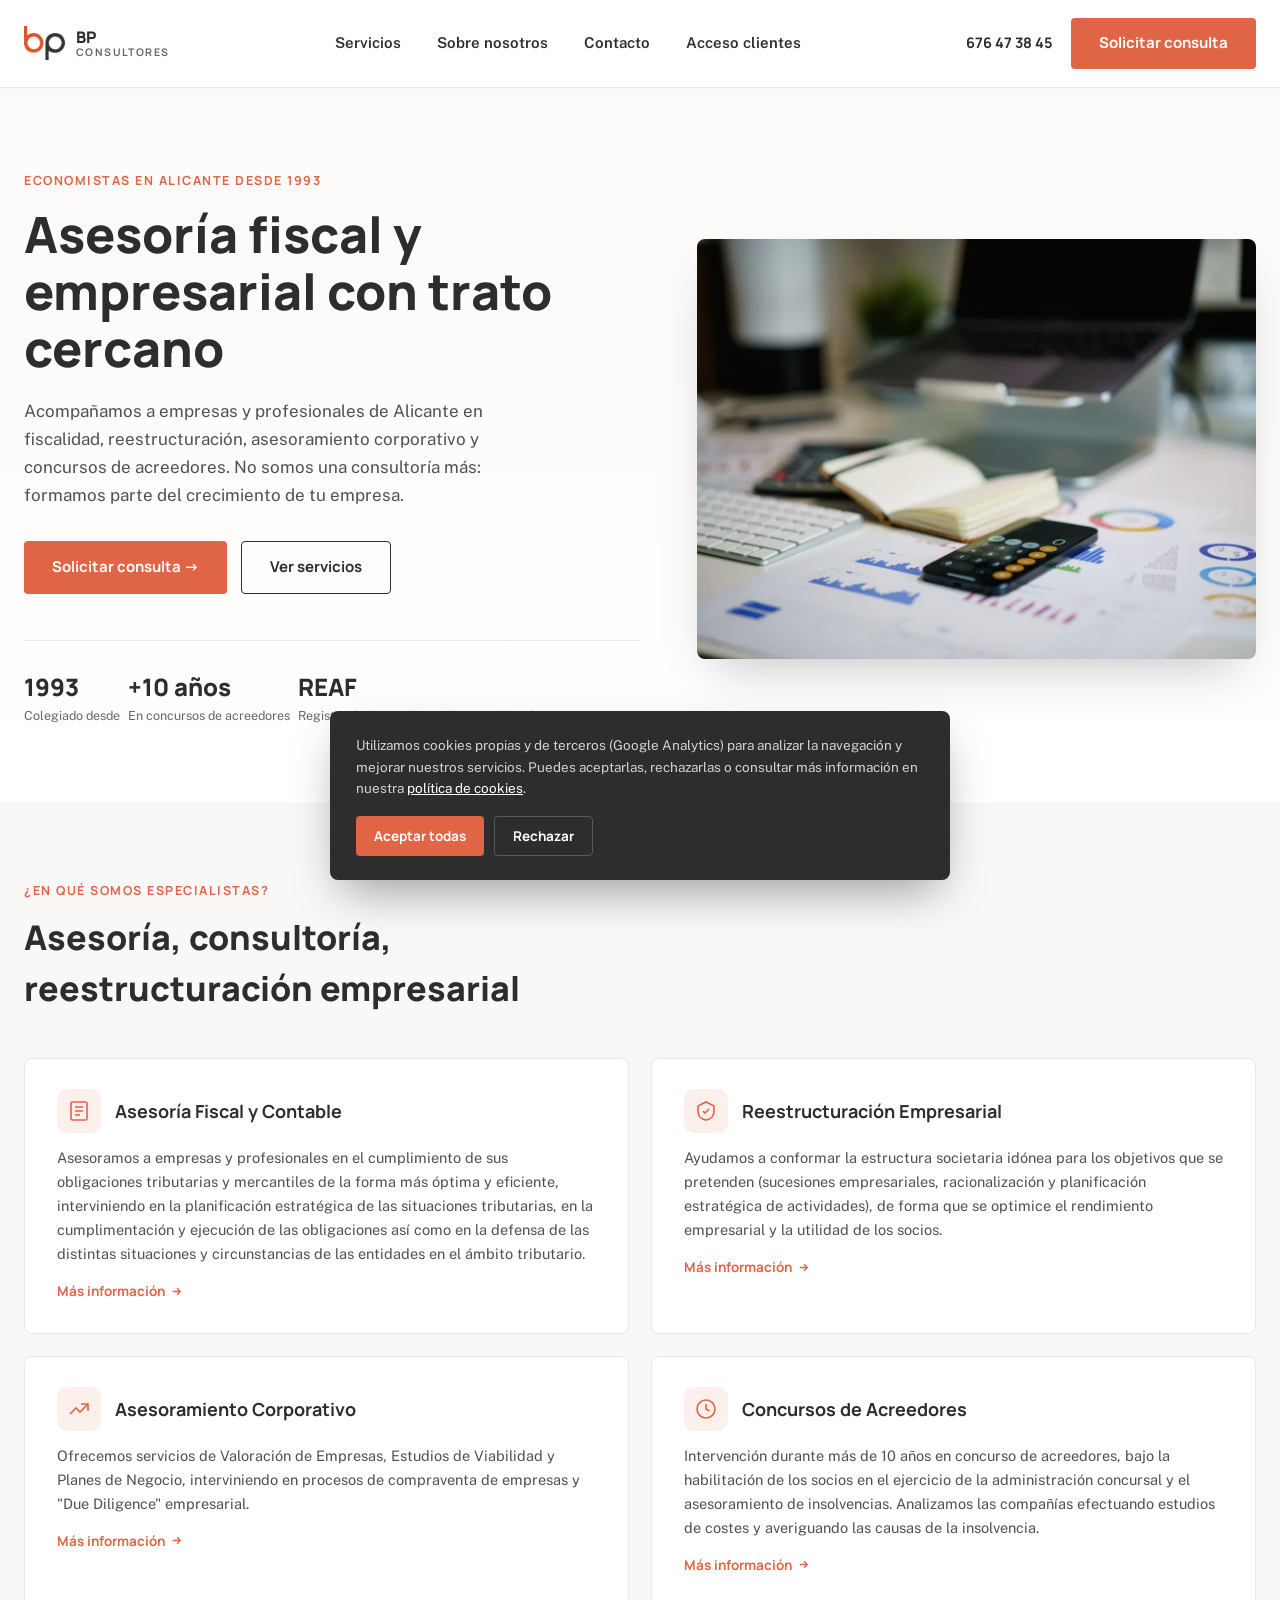
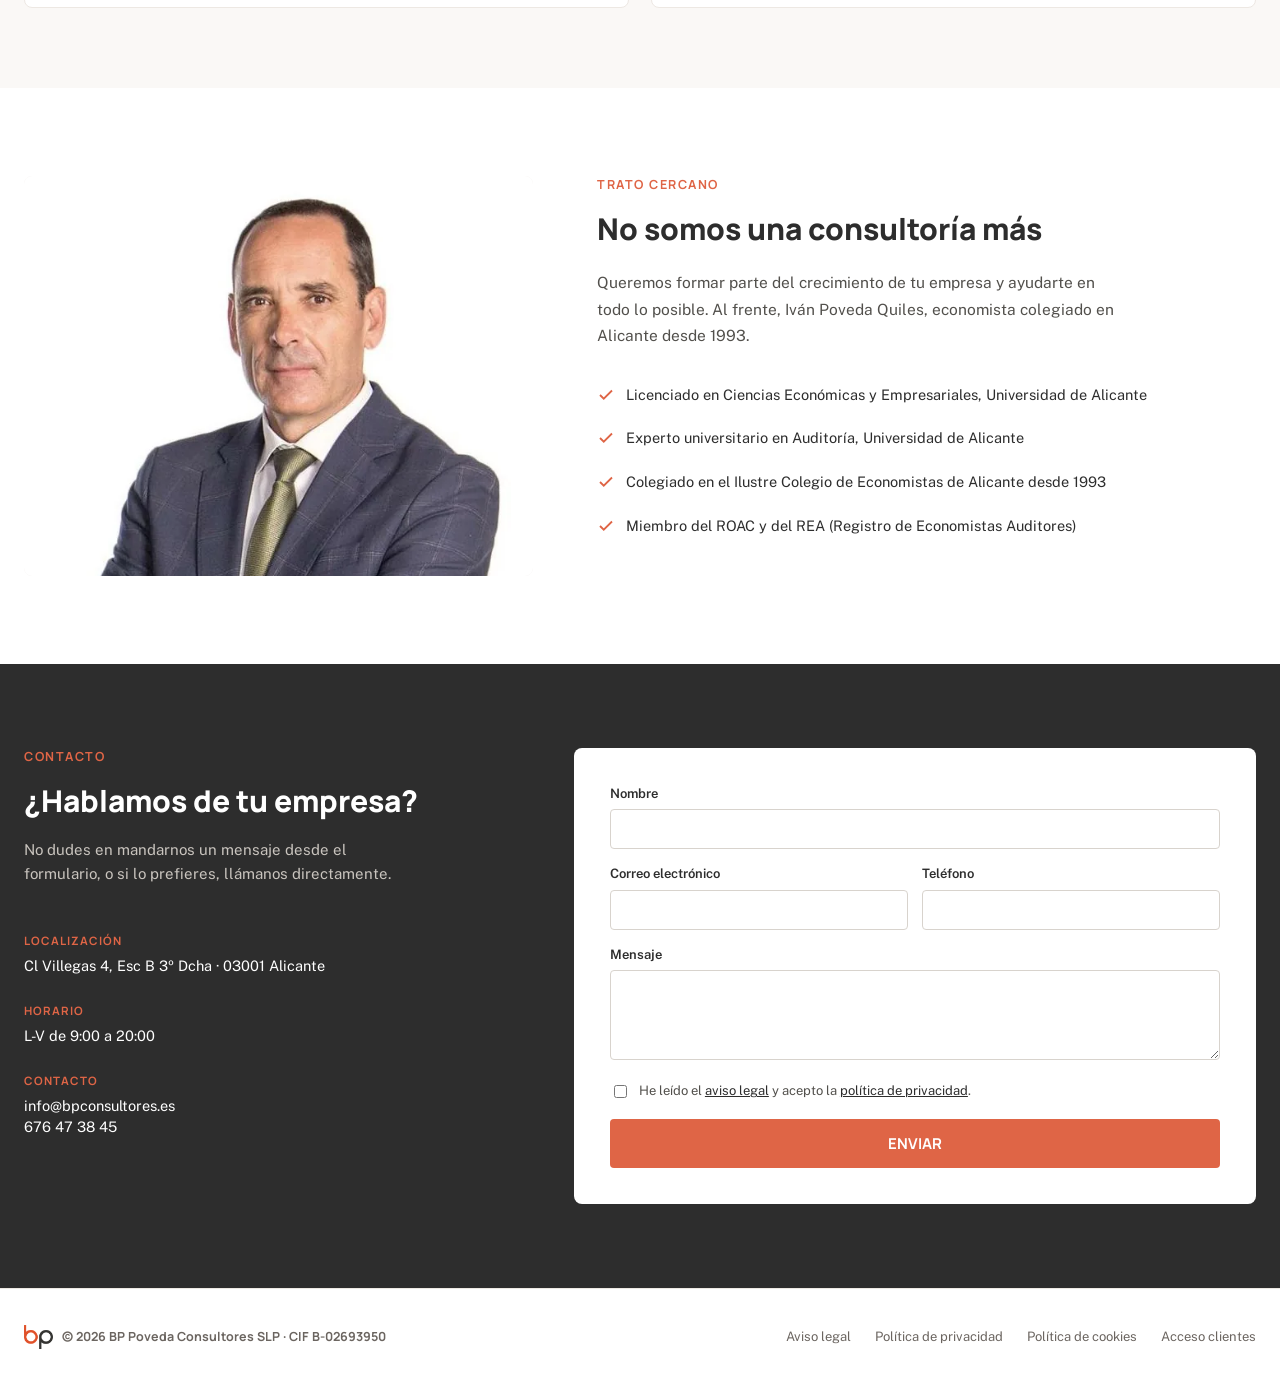
==== index.html @ a707b5ef "Vincula el formulario de contacto a josena@gmail.com para pruebas" ====
<!doctype html>
<html lang="es">
<head>
<meta charset="utf-8">
<meta name="viewport" content="width=device-width, initial-scale=1">
<title>BP Consultores | Economistas y Asesoría Fiscal en Alicante</title>
<meta name="description" content="Asesoría fiscal, contable y empresarial en Alicante. Reestructuración, asesoramiento corporativo y concursos de acreedores. Colegiados desde 1993. Trato cercano.">
<link rel="canonical" href="https://bpconsultores.es/">

<meta property="og:type" content="website">
<meta property="og:site_name" content="BP Consultores">
<meta property="og:title" content="BP Consultores | Economistas y Asesoría Fiscal en Alicante">
<meta property="og:description" content="Asesoría fiscal, contable y empresarial en Alicante. Reestructuración, asesoramiento corporativo y concursos de acreedores. Colegiados desde 1993.">
<meta property="og:url" content="https://bpconsultores.es/">
<meta property="og:image" content="https://bpconsultores.es/images/hero.jpg">
<meta property="og:locale" content="es_ES">
<meta name="twitter:card" content="summary_large_image">

<link rel="icon" href="favicon.ico" sizes="any">
<link rel="icon" type="image/png" sizes="32x32" href="images/favicon-32.png">
<link rel="icon" type="image/png" sizes="192x192" href="images/favicon-192.png">
<link rel="apple-touch-icon" href="images/favicon-192.png">

<link rel="preconnect" href="https://fonts.googleapis.com">
<link rel="preconnect" href="https://fonts.gstatic.com" crossorigin>
<link rel="stylesheet" href="https://fonts.googleapis.com/css2?family=Manrope:wght@500;700;800&family=Public+Sans:wght@400;500;600&display=swap">
<link rel="stylesheet" href="css/style.css">

<script type="application/ld+json">
{
  "@context": "https://schema.org",
  "@type": "ProfessionalService",
  "name": "BP Poveda Consultores SLP",
  "alternateName": "BP Consultores",
  "image": "https://bpconsultores.es/images/hero.jpg",
  "url": "https://bpconsultores.es/",
  "telephone": "+34676473845",
  "email": "info@bpconsultores.es",
  "priceRange": "$$",
  "address": {
    "@type": "PostalAddress",
    "streetAddress": "Cl Villegas 4, Esc B 3º Dcha",
    "postalCode": "03001",
    "addressLocality": "Alicante",
    "addressRegion": "Alicante",
    "addressCountry": "ES"
  },
  "areaServed": ["Alicante", "Elche"],
  "openingHoursSpecification": {
    "@type": "OpeningHoursSpecification",
    "dayOfWeek": ["Monday","Tuesday","Wednesday","Thursday","Friday"],
    "opens": "09:00",
    "closes": "20:00"
  },
  "founder": {
    "@type": "Person",
    "name": "Iván Poveda Quiles"
  }
}
</script>
</head>
<body>
<a class="skip-link" href="#contenido">Saltar al contenido</a>

<!-- HEADER -->
<header class="site-header">
  <div class="container" style="display:flex; align-items:center; justify-content:space-between; width:100%;">
    <a class="brand" href="index.html" aria-label="BP Consultores — Inicio">
      <img src="images/logo-icon.png" alt="Logotipo BP Consultores" width="34" height="28">
      <span class="brand-text">BP<span>CONSULTORES</span></span>
    </a>
    <nav class="main-nav" aria-label="Navegación principal">
      <a href="#servicios">Servicios</a>
      <a href="#sobre-nosotros">Sobre nosotros</a>
      <a href="#contacto">Contacto</a>
      <a href="https://www.asesoriaweb.com/cliente/Login.aspx?ReturnUrl=%2fcliente%3fOrigen%3dbppoveda&Origen=bppoveda" target="_blank" rel="noopener">Acceso clientes</a>
    </nav>
    <div class="header-actions">
      <a class="header-phone" href="tel:+34676473845">676 47 38 45</a>
      <a class="btn-primary" href="#contacto">Solicitar consulta</a>
      <button class="nav-toggle" aria-label="Abrir menú" aria-expanded="false">
        <svg width="24" height="24" viewBox="0 0 24 24" fill="none" stroke="#2D2D2D" stroke-width="2"><path d="M3 6h18M3 12h18M3 18h18"/></svg>
      </button>
    </div>
  </div>
</header>

<!-- MENÚ MÓVIL -->
<div class="mobile-nav" id="mobile-nav">
  <div class="mobile-nav-top">
    <a class="brand" href="index.html">
      <img src="images/logo-icon.png" alt="" width="28" height="23">
      <span class="brand-text">BP<span>CONSULTORES</span></span>
    </a>
    <button class="mobile-nav-close" aria-label="Cerrar menú">
      <svg width="26" height="26" viewBox="0 0 24 24" fill="none" stroke="#2D2D2D" stroke-width="2"><path d="M6 6l12 12M18 6L6 18"/></svg>
    </button>
  </div>
  <a href="#servicios">Servicios</a>
  <a href="#sobre-nosotros">Sobre nosotros</a>
  <a href="#contacto">Contacto</a>
  <a href="https://www.asesoriaweb.com/cliente/Login.aspx?ReturnUrl=%2fcliente%3fOrigen%3dbppoveda&Origen=bppoveda" target="_blank" rel="noopener">Acceso clientes</a>
  <a class="btn-primary" href="#contacto">Solicitar consulta</a>
</div>

<main id="contenido">

  <!-- HERO -->
  <section class="hero">
    <div class="container">
      <div class="hero-copy">
        <div class="eyebrow">Economistas en Alicante desde 1993</div>
        <h1>Asesoría fiscal y empresarial con trato cercano</h1>
        <p class="hero-lead">Acompañamos a empresas y profesionales de Alicante en fiscalidad, reestructuración, asesoramiento corporativo y concursos de acreedores. No somos una consultoría más: formamos parte del crecimiento de tu empresa.</p>
        <div class="hero-ctas">
          <a class="btn-primary" href="#contacto">Solicitar consulta →</a>
          <a class="btn-outline" href="#servicios">Ver servicios</a>
        </div>
        <div class="hero-stats">
          <div class="stat-item">
            <div class="stat-num">1993</div>
            <div class="stat-label">Colegiado desde</div>
          </div>
          <div class="stat-item">
            <div class="stat-num">+10 años</div>
            <div class="stat-label">En concursos de acreedores</div>
          </div>
          <div class="stat-item">
            <div class="stat-num">REAF</div>
            <div class="stat-label">Registro de Economistas Asesores Fiscales</div>
          </div>
        </div>
      </div>
      <div class="hero-media">
        <picture>
          <source srcset="images/hero.webp" type="image/webp">
          <img src="images/hero.jpg" alt="Escritorio de despacho de asesoría con calculadora y gráficos financieros" width="1351" height="896" fetchpriority="high">
        </picture>
      </div>
    </div>
  </section>

  <!-- SERVICIOS -->
  <section class="services" id="servicios">
    <div class="container">
      <div class="section-head reveal">
        <div class="eyebrow">¿En qué somos especialistas?</div>
        <h2>Asesoría, consultoría, reestructuración empresarial</h2>
      </div>
      <div class="services-grid">

        <div class="service-card reveal">
          <div class="service-card-head">
            <span class="icon-wrap"><svg width="24" height="24" viewBox="0 0 24 24" fill="none" stroke="#DF6546" stroke-width="1.6"><rect x="4" y="3" width="16" height="18" rx="1.5"/><path d="M8 8h8M8 12h8M8 16h5"/></svg></span>
            <h3>Asesoría Fiscal y Contable</h3>
          </div>
          <p>Asesoramos a empresas y profesionales en el cumplimiento de sus obligaciones tributarias y mercantiles de la forma más óptima y eficiente, interviniendo en la planificación estratégica de las situaciones tributarias, en la cumplimentación y ejecución de las obligaciones así como en la defensa de las distintas situaciones y circunstancias de las entidades en el ámbito tributario.</p>
          <a class="more-link" href="asesoria-fiscal-contable.html">Más información <svg viewBox="0 0 24 24" fill="none" stroke="currentColor" stroke-width="2.5"><path d="M5 12h14M13 6l6 6-6 6"/></svg></a>
        </div>

        <div class="service-card reveal">
          <div class="service-card-head">
            <span class="icon-wrap"><svg width="24" height="24" viewBox="0 0 24 24" fill="none" stroke="#DF6546" stroke-width="1.6"><path d="M12 3l8 4v5c0 5-3.4 8.4-8 9-4.6-.6-8-4-8-9V7l8-4z"/><path d="M9 12l2 2 4-4"/></svg></span>
            <h3>Reestructuración Empresarial</h3>
          </div>
          <p>Ayudamos a conformar la estructura societaria idónea para los objetivos que se pretenden (sucesiones empresariales, racionalización y planificación estratégica de actividades), de forma que se optimice el rendimiento empresarial y la utilidad de los socios.</p>
          <a class="more-link" href="reestructuracion-empresarial.html">Más información <svg viewBox="0 0 24 24" fill="none" stroke="currentColor" stroke-width="2.5"><path d="M5 12h14M13 6l6 6-6 6"/></svg></a>
        </div>

        <div class="service-card reveal">
          <div class="service-card-head">
            <span class="icon-wrap"><svg width="24" height="24" viewBox="0 0 24 24" fill="none" stroke="#DF6546" stroke-width="1.6"><path d="M3 17l6-6 4 4 8-8"/><path d="M14 7h7v7"/></svg></span>
            <h3>Asesoramiento Corporativo</h3>
          </div>
          <p>Ofrecemos servicios de Valoración de Empresas, Estudios de Viabilidad y Planes de Negocio, interviniendo en procesos de compraventa de empresas y "Due Diligence" empresarial.</p>
          <a class="more-link" href="asesoramiento-corporativo.html">Más información <svg viewBox="0 0 24 24" fill="none" stroke="currentColor" stroke-width="2.5"><path d="M5 12h14M13 6l6 6-6 6"/></svg></a>
        </div>

        <div class="service-card reveal">
          <div class="service-card-head">
            <span class="icon-wrap"><svg width="24" height="24" viewBox="0 0 24 24" fill="none" stroke="#DF6546" stroke-width="1.6"><circle cx="12" cy="12" r="9"/><path d="M12 7v5l3.5 2"/></svg></span>
            <h3>Concursos de Acreedores</h3>
          </div>
          <p>Intervención durante más de 10 años en concurso de acreedores, bajo la habilitación de los socios en el ejercicio de la administración concursal y el asesoramiento de insolvencias. Analizamos las compañías efectuando estudios de costes y averiguando las causas de la insolvencia.</p>
          <a class="more-link" href="concursos-acreedores.html">Más información <svg viewBox="0 0 24 24" fill="none" stroke="currentColor" stroke-width="2.5"><path d="M5 12h14M13 6l6 6-6 6"/></svg></a>
        </div>

      </div>
    </div>
  </section>

  <!-- SOBRE NOSOTROS -->
  <section class="about" id="sobre-nosotros">
    <div class="container">
      <div class="about-media reveal">
        <picture>
          <source srcset="images/ivan.webp" type="image/webp">
          <img src="images/ivan.jpg" alt="Iván Poveda Quiles, socio de BP Consultores" width="619" height="778" loading="lazy">
        </picture>
      </div>
      <div class="about-copy reveal">
        <div class="eyebrow">Trato cercano</div>
        <h2>No somos una consultoría más</h2>
        <p>Queremos formar parte del crecimiento de tu empresa y ayudarte en todo lo posible. Al frente, Iván Poveda Quiles, economista colegiado en Alicante desde 1993.</p>
        <div class="credential-list">
          <div class="credential-item">
            <svg width="18" height="18" viewBox="0 0 24 24" fill="none" stroke="#DF6546" stroke-width="2.4"><path d="M4 12l5 5L20 6"/></svg>
            <span>Licenciado en Ciencias Económicas y Empresariales, Universidad de Alicante</span>
          </div>
          <div class="credential-item">
            <svg width="18" height="18" viewBox="0 0 24 24" fill="none" stroke="#DF6546" stroke-width="2.4"><path d="M4 12l5 5L20 6"/></svg>
            <span>Experto universitario en Auditoría, Universidad de Alicante</span>
          </div>
          <div class="credential-item">
            <svg width="18" height="18" viewBox="0 0 24 24" fill="none" stroke="#DF6546" stroke-width="2.4"><path d="M4 12l5 5L20 6"/></svg>
            <span>Colegiado en el Ilustre Colegio de Economistas de Alicante desde 1993</span>
          </div>
          <div class="credential-item">
            <svg width="18" height="18" viewBox="0 0 24 24" fill="none" stroke="#DF6546" stroke-width="2.4"><path d="M4 12l5 5L20 6"/></svg>
            <span>Miembro del ROAC y del REA (Registro de Economistas Auditores)</span>
          </div>
        </div>
      </div>
    </div>
  </section>

  <!-- CONTACTO -->
  <section class="contact" id="contacto">
    <div class="container">
      <div class="contact-info reveal">
        <div class="eyebrow" style="color:#DF6546;">Contacto</div>
        <h2>¿Hablamos de tu empresa?</h2>
        <p>No dudes en mandarnos un mensaje desde el formulario, o si lo prefieres, llámanos directamente.</p>
        <div class="contact-blocks">
          <div class="contact-block">
            <div class="contact-block-label">Localización</div>
            <div class="contact-block-value">Cl Villegas 4, Esc B 3º Dcha · 03001 Alicante</div>
          </div>
          <div class="contact-block">
            <div class="contact-block-label">Horario</div>
            <div class="contact-block-value">L-V de 9:00 a 20:00</div>
          </div>
          <div class="contact-block">
            <div class="contact-block-label">Contacto</div>
            <div class="contact-block-value">
              <a href="mailto:info@bpconsultores.es">info@bpconsultores.es</a><br>
              <a href="tel:+34676473845">676 47 38 45</a>
            </div>
          </div>
        </div>
      </div>

      <div class="contact-form-card reveal">
        <form id="contact-form" action="https://formsubmit.co/josena@gmail.com" method="POST">
          <!-- Configuración de FormSubmit -->
          <input type="hidden" name="_subject" value="Nuevo mensaje desde bpconsultores.es">
          <input type="hidden" name="_template" value="table">
          <input type="hidden" name="_captcha" value="false">
          <input type="text" name="_honey" style="display:none" tabindex="-1" autocomplete="off">

          <div class="form-field">
            <label for="nombre">Nombre</label>
            <input type="text" id="nombre" name="Nombre" required autocomplete="name">
          </div>
          <div class="form-row">
            <div class="form-field">
              <label for="email">Correo electrónico</label>
              <input type="email" id="email" name="Correo electrónico" required autocomplete="email">
            </div>
            <div class="form-field">
              <label for="telefono">Teléfono</label>
              <input type="tel" id="telefono" name="Teléfono" autocomplete="tel">
            </div>
          </div>
          <div class="form-field">
            <label for="mensaje">Mensaje</label>
            <textarea id="mensaje" name="Mensaje" required></textarea>
          </div>
          <label class="form-consent">
            <input type="checkbox" required>
            <span>He leído el <a href="aviso-legal/" target="_blank" rel="noopener">aviso legal</a> y acepto la <a href="politica-de-privacidad/" target="_blank" rel="noopener">política de privacidad</a>.</span>
          </label>
          <button type="submit" class="btn-primary form-submit">ENVIAR</button>
          <div class="form-status" role="status" aria-live="polite"></div>
        </form>
      </div>
    </div>
  </section>

</main>

<!-- FOOTER -->
<footer class="site-footer">
  <div class="container">
    <div class="footer-brand">
      <img src="images/logo-icon.png" alt="" width="24" height="20">
      <span>© <span id="year">2026</span> BP Poveda Consultores SLP · CIF B-02693950</span>
    </div>
    <nav class="footer-links" aria-label="Enlaces legales">
      <a href="aviso-legal/">Aviso legal</a>
      <a href="politica-de-privacidad/">Política de privacidad</a>
      <a href="politica-de-cookies/">Política de cookies</a>
      <a href="https://www.asesoriaweb.com/cliente/Login.aspx?ReturnUrl=%2fcliente%3fOrigen%3dbppoveda&Origen=bppoveda" target="_blank" rel="noopener">Acceso clientes</a>
    </nav>
  </div>
</footer>

<!-- BANNER DE COOKIES -->
<div class="cookie-banner" role="dialog" aria-label="Aviso de cookies">
  <p>Utilizamos cookies propias y de terceros (Google Analytics) para analizar la navegación y mejorar nuestros servicios. Puedes aceptarlas, rechazarlas o consultar más información en nuestra <a href="politica-de-cookies/">política de cookies</a>.</p>
  <div class="cookie-actions">
    <button class="cookie-accept">Aceptar todas</button>
    <button class="cookie-reject">Rechazar</button>
  </div>
</div>

<script>document.getElementById('year').textContent = new Date().getFullYear();</script>
<script src="js/main.js"></script>
</body>
</html>
---- css/style.css ----
/* ============================================================
   BP Consultores — hoja de estilos
   ============================================================ */

:root {
  --naranja: #DF6546;
  --naranja-hover: #C1502F;
  --negro: #2D2D2D;
  --gris-texto: #52504C;
  --gris-claro: #6B6560;
  --borde: #EDE8E3;
  --crema: #FAF8F6;
  --blanco: #FFFFFF;
  --radius: 8px;
  --max-width: 1280px;
  --transition: 220ms cubic-bezier(.4,0,.2,1);
}

* { box-sizing: border-box; }

html {
  scroll-behavior: smooth;
}

body {
  margin: 0;
  font-family: 'Public Sans', system-ui, -apple-system, sans-serif;
  background: var(--blanco);
  color: var(--negro);
  line-height: 1.5;
  -webkit-font-smoothing: antialiased;
}

h1, h2, h3 {
  font-family: 'Manrope', system-ui, sans-serif;
  margin: 0;
}

p { margin: 0; }

img { max-width: 100%; display: block; }

a {
  color: var(--naranja);
  text-decoration: none;
  transition: color var(--transition);
}
a:hover { color: var(--naranja-hover); }

.container {
  max-width: var(--max-width);
  margin: 0 auto;
  padding: 0 24px;
}

.skip-link {
  position: absolute;
  left: -999px;
  top: 0;
  background: var(--negro);
  color: #fff;
  padding: 10px 16px;
  z-index: 1000;
}
.skip-link:focus { left: 8px; top: 8px; }

.eyebrow {
  font-family: 'Manrope', sans-serif;
  font-weight: 700;
  font-size: 12.5px;
  letter-spacing: 1.5px;
  text-transform: uppercase;
  color: var(--naranja);
}

/* ---------- Botones ---------- */
.btn-primary, .btn-outline {
  font-family: 'Manrope', sans-serif;
  font-weight: 700;
  font-size: 15px;
  padding: 14px 28px;
  border-radius: 4px;
  display: inline-flex;
  align-items: center;
  justify-content: center;
  gap: 8px;
  cursor: pointer;
  border: none;
  transition: transform var(--transition), background var(--transition), box-shadow var(--transition), border-color var(--transition), color var(--transition);
}
.btn-primary {
  background: var(--naranja);
  color: #fff;
}
.btn-primary:hover {
  background: var(--naranja-hover);
  color: #fff;
  transform: translateY(-2px);
  box-shadow: 0 8px 18px rgba(223,101,70,0.28);
}
.btn-primary:active { transform: translateY(0); }

.btn-outline {
  border: 1.5px solid var(--negro);
  color: var(--negro);
  background: transparent;
}
.btn-outline:hover {
  border-color: var(--naranja);
  color: var(--naranja);
  transform: translateY(-2px);
}

/* ---------- Header ---------- */
.site-header {
  display: flex;
  align-items: center;
  justify-content: space-between;
  padding: 18px 0;
  border-bottom: 1px solid var(--borde);
  position: sticky;
  top: 0;
  background: rgba(255,255,255,0.92);
  backdrop-filter: saturate(180%) blur(8px);
  z-index: 100;
}
.brand {
  display: flex;
  align-items: center;
  gap: 11px;
  color: var(--negro);
}
.brand img { height: 34px; width: auto; }
.brand-text {
  font-family: 'Manrope', sans-serif;
  font-weight: 800;
  font-size: 16px;
  letter-spacing: 0.4px;
  line-height: 1.15;
}
.brand-text span {
  display: block;
  font-weight: 700;
  font-size: 10.5px;
  letter-spacing: 1.4px;
  color: var(--gris-claro);
}

.main-nav { display: flex; align-items: center; gap: 36px; }
.main-nav a {
  color: var(--negro);
  font-weight: 600;
  font-size: 15px;
  position: relative;
}
.main-nav a::after {
  content: '';
  position: absolute;
  left: 0; bottom: -4px;
  width: 0; height: 2px;
  background: var(--naranja);
  transition: width var(--transition);
}
.main-nav a:hover::after { width: 100%; }
.main-nav a:hover { color: var(--negro); }

.header-actions { display: flex; align-items: center; gap: 18px; }
.header-phone {
  font-family: 'Manrope', sans-serif;
  font-weight: 700;
  font-size: 14.5px;
  color: var(--negro);
  white-space: nowrap;
}
.header-phone:hover { color: var(--naranja); }

.nav-toggle {
  display: none;
  background: none;
  border: none;
  cursor: pointer;
  padding: 6px;
}
.nav-toggle svg { display: block; }

/* ---------- Hero ---------- */
.hero {
  padding: 84px 0 76px;
  background: linear-gradient(180deg, #FCFAF8 0%, #FFFFFF 100%);
}
.hero .container {
  display: flex;
  gap: 56px;
  align-items: center;
}
.hero-copy { flex: 1.05; min-width: 0; }
.hero h1 {
  font-size: clamp(30px, 4.2vw, 50px);
  line-height: 1.14;
  font-weight: 800;
  margin-top: 16px;
  max-width: 600px;
}
.hero-lead {
  font-size: 17px;
  line-height: 1.65;
  color: var(--gris-texto);
  max-width: 520px;
  margin-top: 20px;
}
.hero-ctas { display: flex; gap: 14px; margin-top: 32px; flex-wrap: wrap; }
.hero-stats {
  display: flex;
  gap: 8px;
  margin-top: 46px;
  padding-top: 28px;
  border-top: 1px solid var(--borde);
  flex-wrap: wrap;
}
.stat-item {
  padding: 10px 14px;
  margin: -10px -14px;
  border-radius: 6px;
  transition: background var(--transition), transform var(--transition);
}
.stat-item:hover {
  background: var(--crema);
  transform: translateY(-2px);
}
.stat-num {
  font-family: 'Manrope', sans-serif;
  font-weight: 800;
  font-size: 24px;
}
.stat-label { font-size: 12.5px; color: var(--gris-claro); margin-top: 2px; }

.hero-media {
  flex: 0.95;
  min-width: 0;
  border-radius: var(--radius);
  overflow: hidden;
  height: 420px;
  box-shadow: 0 24px 48px -18px rgba(45,45,45,0.28);
}
.hero-media img {
  width: 100%; height: 100%; object-fit: cover;
  transition: transform 600ms ease;
}
.hero-media:hover img { transform: scale(1.045); }

/* ---------- Servicios ---------- */
.services {
  padding: 80px 0;
  background: var(--crema);
}
.section-head { max-width: 620px; margin-bottom: 44px; }
.section-head h2 {
  font-size: clamp(26px, 3vw, 34px);
  font-weight: 800;
  margin-top: 12px;
}
.services-grid {
  display: grid;
  grid-template-columns: repeat(2, minmax(0,1fr));
  gap: 22px;
}
.service-card {
  background: var(--blanco);
  border: 1px solid var(--borde);
  border-radius: var(--radius);
  padding: 30px 32px;
  cursor: default;
  transition: transform var(--transition), box-shadow var(--transition), border-color var(--transition), background var(--transition);
}
.services-grid .service-card:hover {
  transform: translateY(-5px);
  box-shadow: 0 16px 32px -14px rgba(45,45,45,0.18);
  border-color: transparent;
  background: var(--blanco);
}
.service-card-head {
  display: flex;
  align-items: center;
  gap: 14px;
}
.icon-wrap {
  flex-shrink: 0;
  width: 44px;
  height: 44px;
  border-radius: 10px;
  background: rgba(223,101,70,0.1);
  display: flex;
  align-items: center;
  justify-content: center;
  transition: transform var(--transition), background var(--transition);
}
.service-card:hover .icon-wrap {
  transform: scale(1.08);
  background: rgba(223,101,70,0.18);
}
.service-card h3 { font-size: 18px; font-weight: 700; }
.service-card p { font-size: 14.5px; line-height: 1.65; color: var(--gris-texto); margin-top: 13px; }

/* ---------- Sobre nosotros ---------- */
.about {
  padding: 88px 0;
}
.about .container {
  display: flex;
  gap: 64px;
  align-items: flex-start;
}
.about-media {
  flex: 0.85;
  min-width: 0;
  height: 400px;
  border-radius: var(--radius);
  overflow: hidden;
  background: #F5F2EF;
}
.about-media img {
  width: 100%; height: 100%; object-fit: cover; object-position: top center;
  transition: transform 600ms ease;
}
.about-media:hover img { transform: scale(1.04); }
.about-copy { flex: 1.1; min-width: 0; }
.about-copy h2 { font-size: clamp(24px, 2.6vw, 30px); font-weight: 800; margin-top: 12px; max-width: 480px; }
.about-copy > p {
  font-size: 15.5px; line-height: 1.7; color: var(--gris-texto); margin-top: 18px; max-width: 520px;
}
.credential-list { display: flex; flex-direction: column; gap: 4px; margin-top: 26px; }
.credential-item {
  display: flex; gap: 11px; align-items: flex-start;
  padding: 9px 10px;
  margin: 0 -10px;
  border-radius: 6px;
  transition: background var(--transition), transform var(--transition);
}
.credential-item:hover {
  background: var(--crema);
  transform: translateX(3px);
}
.credential-item svg { flex-shrink: 0; margin-top: 2px; }
.credential-item span { font-size: 14.5px; color: var(--negro); }

/* ---------- Contacto ---------- */
.contact {
  padding: 84px 0;
  background: var(--negro);
}
.contact .container {
  display: flex;
  gap: 56px;
  align-items: flex-start;
}
.contact-info { flex: 0.85; min-width: 0; }
.contact-info h2 { font-size: clamp(24px, 2.6vw, 30px); font-weight: 800; color: #fff; margin-top: 12px; max-width: 400px; }
.contact-info > p { font-size: 15px; color: #C9C4BE; margin-top: 15px; line-height: 1.6; max-width: 400px; }
.contact-blocks { display: flex; flex-direction: column; gap: 6px; margin-top: 36px; }
.contact-block {
  padding: 10px 12px;
  margin: 0 -12px;
  border-radius: 6px;
  transition: background var(--transition);
}
.contact-block:hover { background: rgba(255,255,255,0.06); }
.contact-block-label {
  font-family: 'Manrope', sans-serif; font-weight: 700; font-size: 11.5px;
  color: var(--naranja); letter-spacing: 1px; text-transform: uppercase;
}
.contact-block-value { color: #fff; font-size: 14.5px; margin-top: 5px; }
.contact-block-value a { color: #fff; }
.contact-block-value a:hover { color: var(--naranja); }

.contact-form-card {
  flex: 1.05;
  min-width: 0;
  background: var(--blanco);
  border-radius: var(--radius);
  padding: 36px;
}
.form-row { display: flex; gap: 14px; }
.form-row .form-field { flex: 1; }
.form-field { margin-bottom: 15px; }
.form-field label {
  display: block;
  font-size: 13px; font-weight: 600; color: var(--negro); margin-bottom: 6px;
}
.form-field input, .form-field textarea {
  width: 100%;
  border: 1.5px solid #D8D3CD;
  border-radius: 4px;
  padding: 11px 13px;
  font-size: 14px;
  font-family: inherit;
  color: var(--negro);
  transition: border-color var(--transition), box-shadow var(--transition);
}
.form-field textarea { resize: vertical; min-height: 90px; }
.form-field input:focus, .form-field textarea:focus {
  outline: none;
  border-color: var(--naranja);
  box-shadow: 0 0 0 3px rgba(223,101,70,0.14);
}
.form-consent {
  display: flex; align-items: flex-start; gap: 9px; margin: 4px 0 18px;
  font-size: 13px; color: var(--gris-texto); line-height: 1.45;
}
.form-consent input { margin-top: 3px; flex-shrink: 0; }
.form-consent a { color: var(--negro); text-decoration: underline; }
.form-submit { width: 100%; }
.form-status {
  margin-top: 14px;
  font-size: 14px;
  font-weight: 600;
  display: none;
}
.form-status.is-visible { display: block; }
.form-status.ok { color: #1E7B4D; }
.form-status.err { color: #B3261E; }

/* ---------- Footer ---------- */
.site-footer {
  padding: 36px 0;
  border-top: 1px solid var(--borde);
}
.site-footer .container {
  display: flex; align-items: center; justify-content: space-between; gap: 20px; flex-wrap: wrap;
}
.footer-brand { display: flex; align-items: center; gap: 9px; }
.footer-brand img { height: 24px; width: auto; }
.footer-brand span { font-family: 'Manrope', sans-serif; font-weight: 700; font-size: 12.5px; color: var(--gris-claro); }
.footer-links { display: flex; gap: 24px; flex-wrap: wrap; }
.footer-links a { font-size: 13px; color: var(--gris-claro); }
.footer-links a:hover { color: var(--naranja); }

/* ---------- Tarjetas de servicio: enlace "más información" ---------- */
.more-link {
  font-family: 'Manrope', sans-serif;
  font-weight: 700;
  font-size: 13.5px;
  display: inline-flex;
  align-items: center;
  gap: 5px;
  margin-top: 15px;
}
.more-link svg { width: 13px; height: 13px; transition: transform var(--transition); }
.more-link:hover svg { transform: translateX(3px); }

/* ---------- Página de servicio individual ---------- */
.breadcrumb {
  padding: 18px 0;
  border-bottom: 1px solid var(--borde);
}
.breadcrumb ol {
  display: flex; flex-wrap: wrap; gap: 6px; list-style: none; margin: 0; padding: 0;
  font-size: 13px; color: var(--gris-claro);
}
.breadcrumb li { display: flex; align-items: center; gap: 6px; }
.breadcrumb a { color: var(--gris-claro); }
.breadcrumb a:hover { color: var(--naranja); }
.breadcrumb li[aria-current] { color: var(--negro); font-weight: 600; }

.service-hero { padding: 64px 0 56px; background: linear-gradient(180deg, #FCFAF8 0%, #FFFFFF 100%); }
.service-hero .icon-wrap { width: 56px; height: 56px; border-radius: 12px; }
.service-hero .icon-wrap svg { width: 28px; height: 28px; }
.service-hero h1 { font-size: clamp(28px, 4vw, 42px); font-weight: 800; margin-top: 18px; max-width: 700px; }
.service-hero .lead { font-size: 17px; line-height: 1.7; color: var(--gris-texto); max-width: 720px; margin-top: 20px; }
.service-hero .hero-ctas { margin-top: 30px; }

.service-why { padding: 64px 0; }
.service-why .section-head { margin-bottom: 30px; }
.service-why .credential-list { max-width: 640px; }

.related-services { padding: 64px 0; background: var(--crema); }
.related-grid {
  display: grid; grid-template-columns: repeat(3, minmax(0,1fr)); gap: 18px; margin-top: 30px;
}
.related-card {
  background: var(--blanco); border: 1px solid var(--borde); border-radius: var(--radius);
  padding: 22px; transition: transform var(--transition), box-shadow var(--transition);
}
.related-card:hover { transform: translateY(-4px); box-shadow: 0 14px 28px -14px rgba(45,45,45,0.16); }
.related-card h3 { font-size: 15.5px; font-weight: 700; }
.related-card .more-link { margin-top: 10px; font-size: 13px; }

.service-cta {
  padding: 56px 0; background: var(--negro); text-align: center;
}
.service-cta h2 { color: #fff; font-size: clamp(22px, 2.6vw, 28px); font-weight: 800; }
.service-cta p { color: #C9C4BE; margin-top: 12px; font-size: 15px; }
.service-cta .hero-ctas { justify-content: center; margin-top: 26px; }

@media (max-width: 720px) {
  .related-grid { grid-template-columns: 1fr; }
}

/* ---------- Páginas legales ---------- */
.legal-page { padding: 64px 0 96px; }
.legal-page .container { max-width: 860px; }
.legal-page h1 { font-size: clamp(26px, 3.5vw, 36px); font-weight: 800; }
.legal-page .updated-note { font-size: 13.5px; color: var(--gris-claro); margin-top: 10px; }
.legal-page .legal-body { margin-top: 36px; }
.legal-body h2 {
  font-size: 19px; font-weight: 800; margin-top: 38px; margin-bottom: 12px;
}
.legal-body h3 {
  font-size: 15.5px; font-weight: 700; margin-top: 22px; margin-bottom: 8px;
}
.legal-body p, .legal-body li { font-size: 15px; line-height: 1.7; color: var(--gris-texto); margin-bottom: 12px; }
.legal-body ul, .legal-body ol { padding-left: 22px; margin: 0 0 12px; }
.legal-body table { width: 100%; border-collapse: collapse; margin: 14px 0 20px; font-size: 13.5px; }
.legal-body th, .legal-body td { border: 1px solid var(--borde); padding: 8px 10px; text-align: left; color: var(--gris-texto); }
.legal-body th { background: var(--crema); font-family: 'Manrope', sans-serif; }
.legal-body strong { color: var(--negro); }

/* ---------- Cookie banner ---------- */
.cookie-banner {
  position: fixed;
  left: 20px; right: 20px; bottom: 20px;
  max-width: 620px;
  margin: 0 auto;
  background: var(--negro);
  color: #fff;
  border-radius: var(--radius);
  padding: 24px 26px;
  box-shadow: 0 20px 48px -12px rgba(0,0,0,0.4);
  z-index: 999;
  transform: translateY(140%);
  transition: transform 420ms cubic-bezier(.16,1,.3,1);
}
.cookie-banner.is-visible { transform: translateY(0); }
.cookie-banner p { font-size: 13.5px; line-height: 1.6; color: #D8D3CD; }
.cookie-banner a { color: #fff; text-decoration: underline; }
.cookie-actions { display: flex; gap: 10px; margin-top: 16px; flex-wrap: wrap; }
.cookie-actions button {
  font-family: 'Manrope', sans-serif; font-weight: 700; font-size: 13.5px;
  padding: 10px 18px; border-radius: 4px; cursor: pointer; border: none;
  transition: transform var(--transition), background var(--transition);
}
.cookie-accept { background: var(--naranja); color: #fff; }
.cookie-accept:hover { background: var(--naranja-hover); transform: translateY(-2px); }
.cookie-reject { background: transparent; color: #fff; border: 1.5px solid #5C5852 !important; }
.cookie-reject:hover { border-color: #fff !important; }

/* ---------- Reveal on scroll ---------- */
.reveal {
  opacity: 0;
  transform: translateY(18px);
  transition: opacity 620ms ease, transform 620ms ease;
}
.reveal.is-visible { opacity: 1; transform: translateY(0); }

@media (prefers-reduced-motion: reduce) {
  .reveal { opacity: 1; transform: none; transition: none; }
  html { scroll-behavior: auto; }
  .hero-media img, .about-media img { transition: none; }
}

/* ---------- Responsive ---------- */
@media (max-width: 980px) {
  .main-nav { display: none; }
  .nav-toggle { display: inline-flex; }
  .header-phone { display: none; }
  .header-actions .btn-primary { display: none; }

  .hero .container { flex-direction: column-reverse; }
  .hero-media { width: 100%; height: 300px; }
  .hero-copy { max-width: 100%; }
  .hero h1, .hero-lead { max-width: 100%; }

  .about .container { flex-direction: column; }
  .about-media { width: 100%; height: 320px; }
  .about-copy h2, .about-copy > p { max-width: 100%; }

  .contact .container { flex-direction: column; }
  .contact-info, .contact-form-card { width: 100%; }
}

@media (max-width: 720px) {
  .services-grid { grid-template-columns: 1fr; }
  .form-row { flex-direction: column; gap: 0; }
  .site-footer .container { flex-direction: column; text-align: center; }
}

@media (max-width: 480px) {
  .hero { padding: 56px 0 48px; }
  .services, .about, .contact { padding: 56px 0; }
  .contact-form-card { padding: 24px; }
  .hero-stats { gap: 22px; }
}

/* Mobile nav panel */
.mobile-nav {
  display: none;
  position: fixed;
  inset: 0;
  background: var(--blanco);
  z-index: 200;
  padding: 20px 24px;
  flex-direction: column;
}
.mobile-nav.is-open { display: flex; }
.mobile-nav-top { display: flex; align-items: center; justify-content: space-between; }
.mobile-nav a {
  font-family: 'Manrope', sans-serif; font-weight: 700; font-size: 22px; color: var(--negro);
  padding: 16px 0; border-bottom: 1px solid var(--borde);
}
.mobile-nav .btn-primary { margin-top: 24px; }
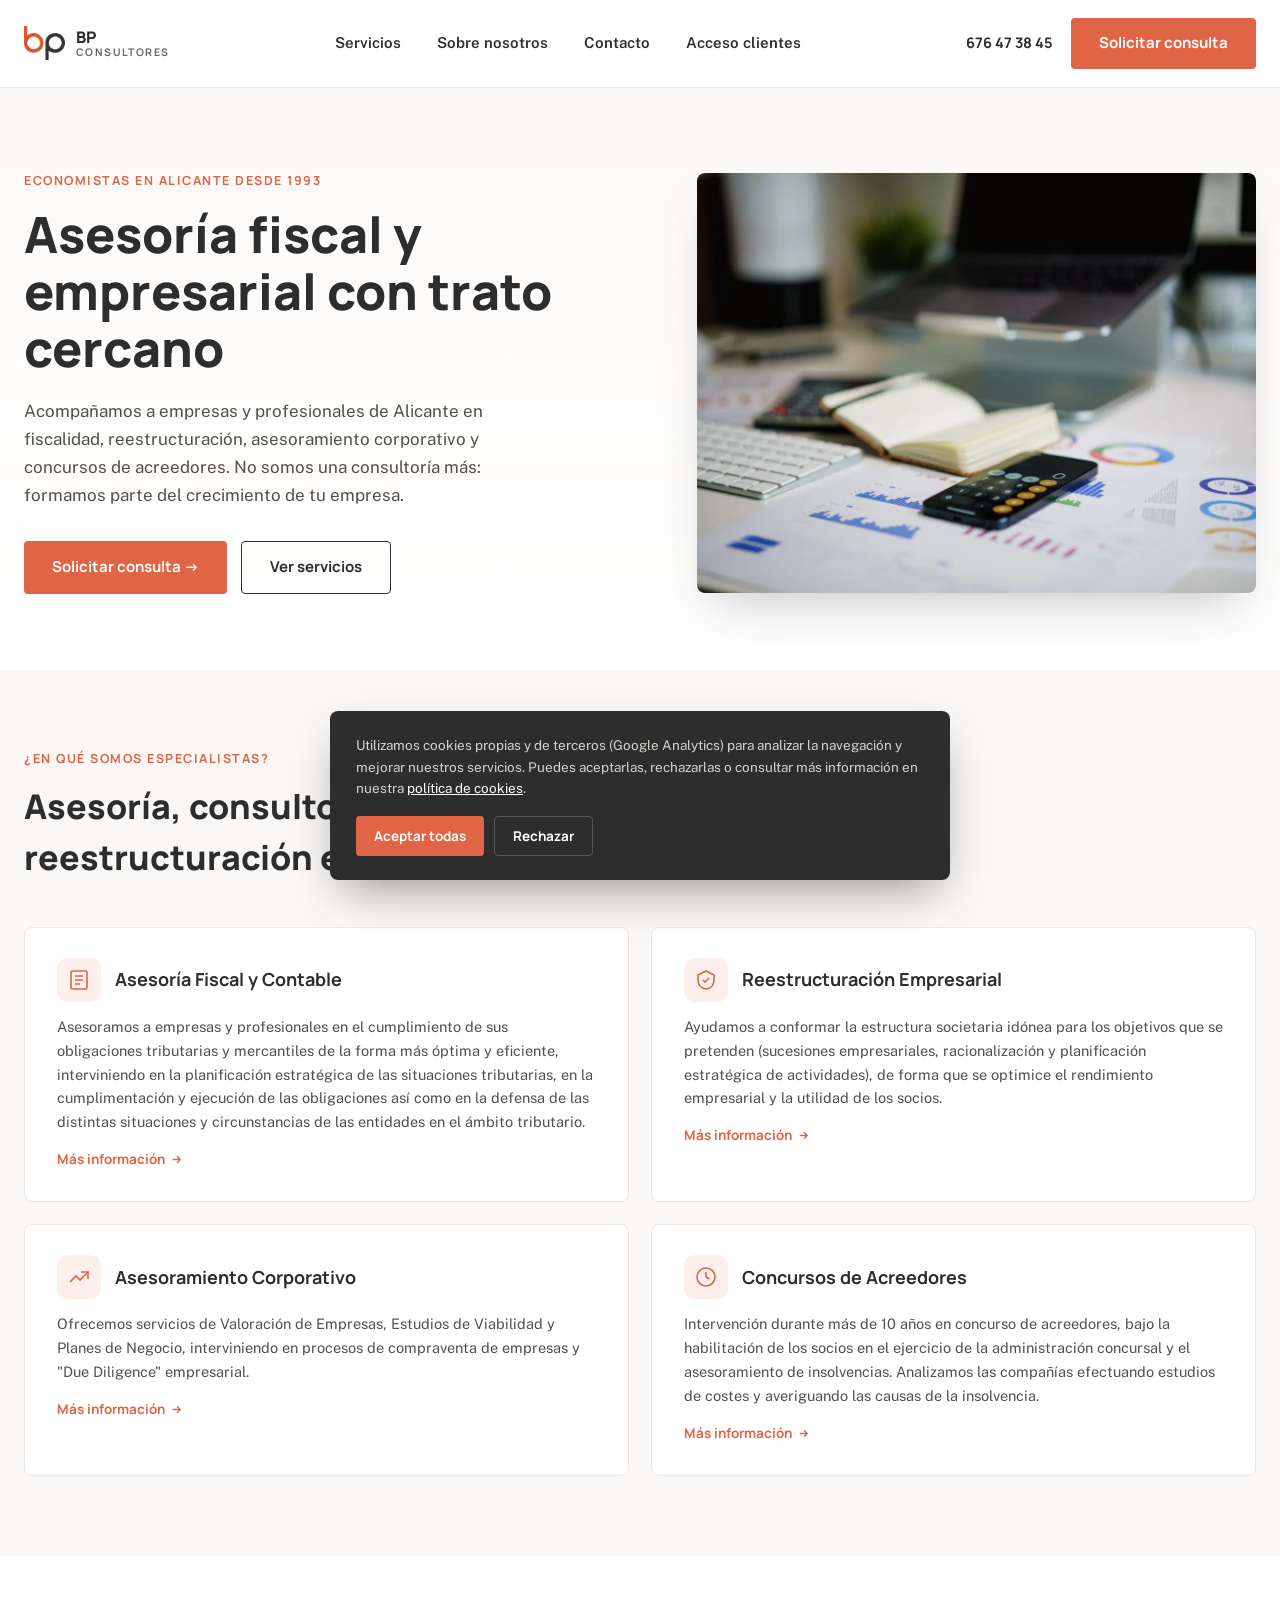
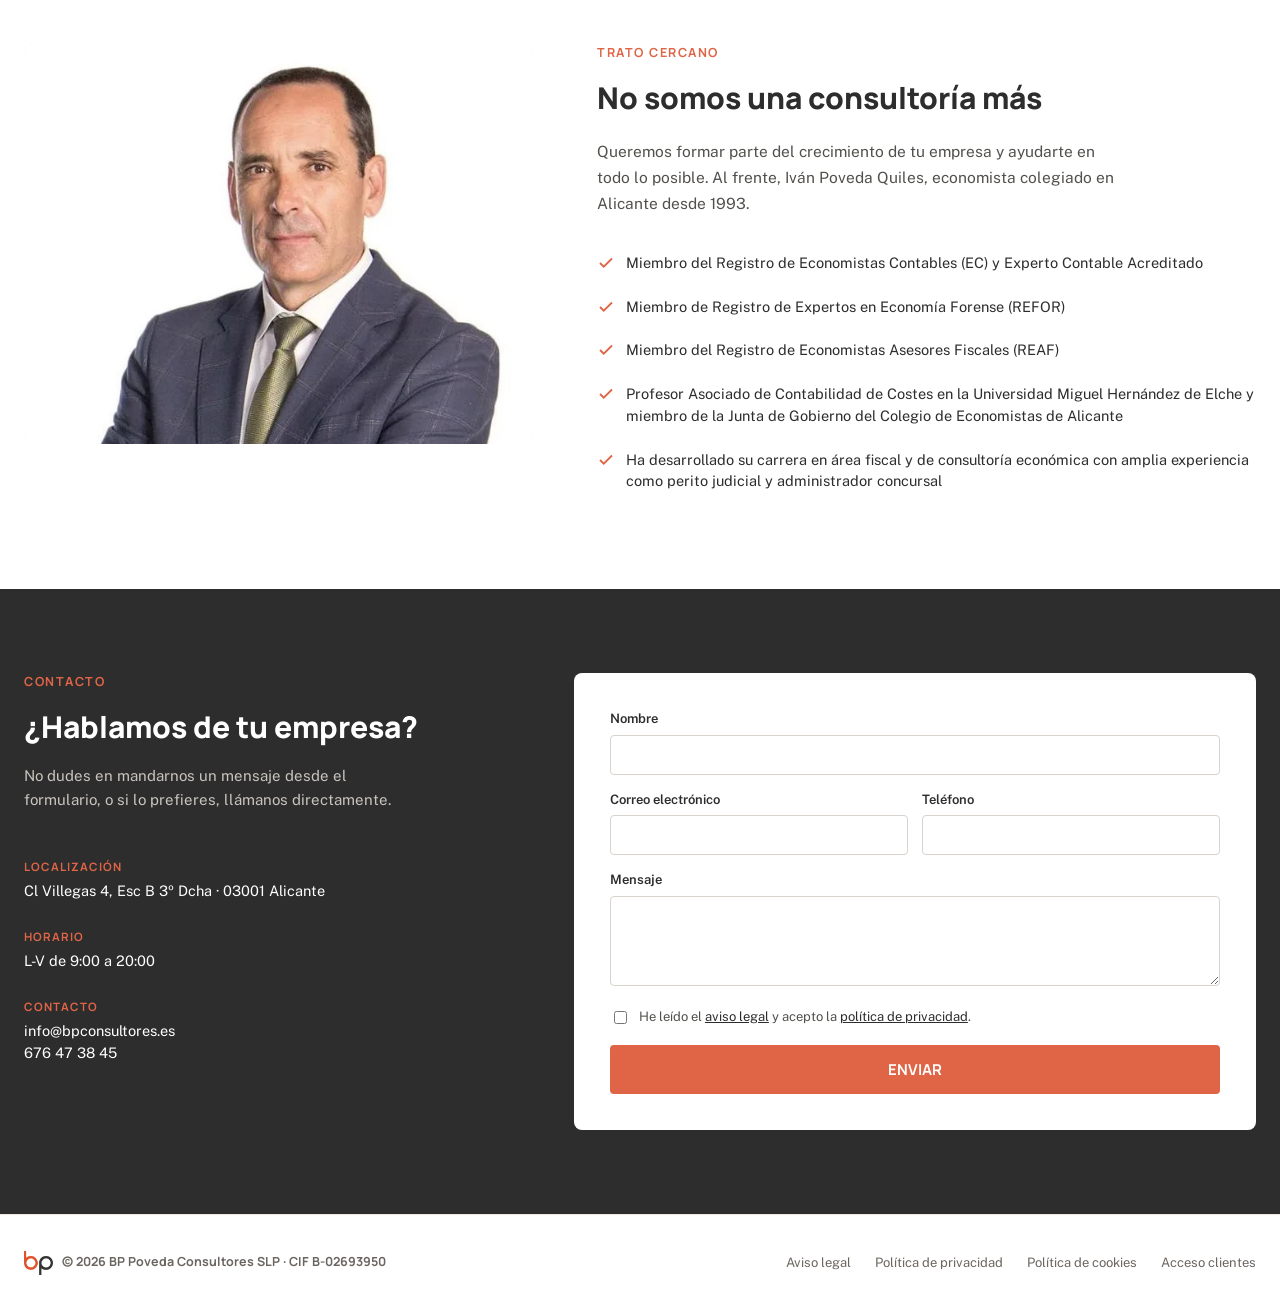
==== commit ee7817dc: "Quita las estadisticas del hero y actualiza las credenciales en Sobre nosotros" ====
--- a/index.html
+++ b/index.html
@@ -116,20 +116,6 @@
           <a class="btn-primary" href="#contacto">Solicitar consulta →</a>
           <a class="btn-outline" href="#servicios">Ver servicios</a>
         </div>
-        <div class="hero-stats">
-          <div class="stat-item">
-            <div class="stat-num">1993</div>
-            <div class="stat-label">Colegiado desde</div>
-          </div>
-          <div class="stat-item">
-            <div class="stat-num">+10 años</div>
-            <div class="stat-label">En concursos de acreedores</div>
-          </div>
-          <div class="stat-item">
-            <div class="stat-num">REAF</div>
-            <div class="stat-label">Registro de Economistas Asesores Fiscales</div>
-          </div>
-        </div>
       </div>
       <div class="hero-media">
         <picture>
@@ -205,19 +191,23 @@
         <div class="credential-list">
           <div class="credential-item">
             <svg width="18" height="18" viewBox="0 0 24 24" fill="none" stroke="#DF6546" stroke-width="2.4"><path d="M4 12l5 5L20 6"/></svg>
-            <span>Licenciado en Ciencias Económicas y Empresariales, Universidad de Alicante</span>
-          </div>
-          <div class="credential-item">
-            <svg width="18" height="18" viewBox="0 0 24 24" fill="none" stroke="#DF6546" stroke-width="2.4"><path d="M4 12l5 5L20 6"/></svg>
-            <span>Experto universitario en Auditoría, Universidad de Alicante</span>
-          </div>
-          <div class="credential-item">
-            <svg width="18" height="18" viewBox="0 0 24 24" fill="none" stroke="#DF6546" stroke-width="2.4"><path d="M4 12l5 5L20 6"/></svg>
-            <span>Colegiado en el Ilustre Colegio de Economistas de Alicante desde 1993</span>
-          </div>
-          <div class="credential-item">
-            <svg width="18" height="18" viewBox="0 0 24 24" fill="none" stroke="#DF6546" stroke-width="2.4"><path d="M4 12l5 5L20 6"/></svg>
-            <span>Miembro del ROAC y del REA (Registro de Economistas Auditores)</span>
+            <span>Miembro del Registro de Economistas Contables (EC) y Experto Contable Acreditado</span>
+          </div>
+          <div class="credential-item">
+            <svg width="18" height="18" viewBox="0 0 24 24" fill="none" stroke="#DF6546" stroke-width="2.4"><path d="M4 12l5 5L20 6"/></svg>
+            <span>Miembro de Registro de Expertos en Economía Forense (REFOR)</span>
+          </div>
+          <div class="credential-item">
+            <svg width="18" height="18" viewBox="0 0 24 24" fill="none" stroke="#DF6546" stroke-width="2.4"><path d="M4 12l5 5L20 6"/></svg>
+            <span>Miembro del Registro de Economistas Asesores Fiscales (REAF)</span>
+          </div>
+          <div class="credential-item">
+            <svg width="18" height="18" viewBox="0 0 24 24" fill="none" stroke="#DF6546" stroke-width="2.4"><path d="M4 12l5 5L20 6"/></svg>
+            <span>Profesor Asociado de Contabilidad de Costes en la Universidad Miguel Hernández de Elche y miembro de la Junta de Gobierno del Colegio de Economistas de Alicante</span>
+          </div>
+          <div class="credential-item">
+            <svg width="18" height="18" viewBox="0 0 24 24" fill="none" stroke="#DF6546" stroke-width="2.4"><path d="M4 12l5 5L20 6"/></svg>
+            <span>Ha desarrollado su carrera en área fiscal y de consultoría económica con amplia experiencia como perito judicial y administrador concursal</span>
           </div>
         </div>
       </div>
@@ -251,12 +241,13 @@
       </div>
 
       <div class="contact-form-card reveal">
-        <form id="contact-form" action="https://formsubmit.co/josena@gmail.com" method="POST">
-          <!-- Configuración de FormSubmit -->
-          <input type="hidden" name="_subject" value="Nuevo mensaje desde bpconsultores.es">
-          <input type="hidden" name="_template" value="table">
-          <input type="hidden" name="_captcha" value="false">
-          <input type="text" name="_honey" style="display:none" tabindex="-1" autocomplete="off">
+        <form id="contact-form" action="https://api.web3forms.com/submit" method="POST">
+          <!-- Configuración de Web3Forms -->
+          <input type="hidden" name="access_key" value="7a3751fb-fcb5-4310-a6c7-a6331567e688">
+          <input type="hidden" name="subject" value="Nuevo mensaje desde bpconsultores.es">
+          <input type="hidden" name="from_name" value="Formulario web BP Consultores">
+          <input type="hidden" name="replyto" value="">
+          <input type="checkbox" name="botcheck" style="display:none" tabindex="-1" autocomplete="off">
 
           <div class="form-field">
             <label for="nombre">Nombre</label>
@@ -265,11 +256,11 @@
           <div class="form-row">
             <div class="form-field">
               <label for="email">Correo electrónico</label>
-              <input type="email" id="email" name="Correo electrónico" required autocomplete="email">
+              <input type="email" id="email" name="Correo electronico" required autocomplete="email">
             </div>
             <div class="form-field">
               <label for="telefono">Teléfono</label>
-              <input type="tel" id="telefono" name="Teléfono" autocomplete="tel">
+              <input type="tel" id="telefono" name="Telefono" autocomplete="tel">
             </div>
           </div>
           <div class="form-field">
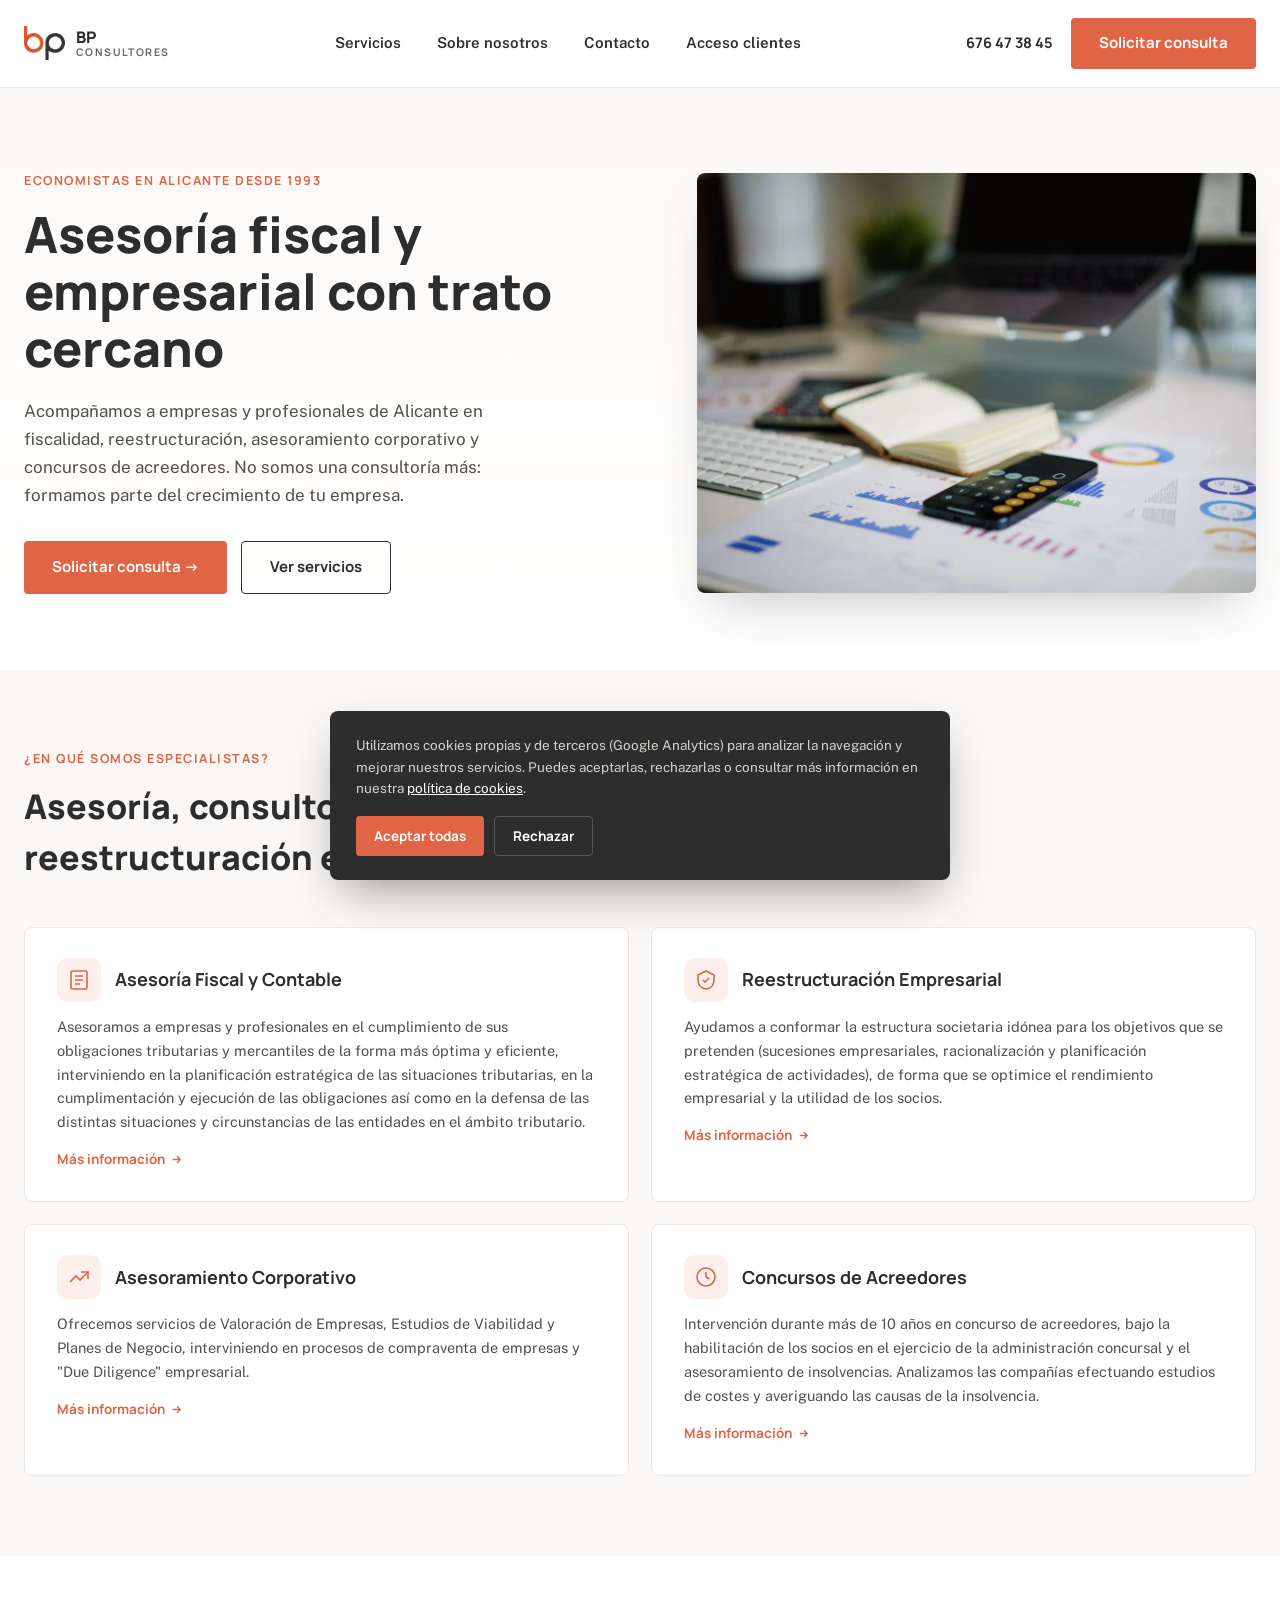
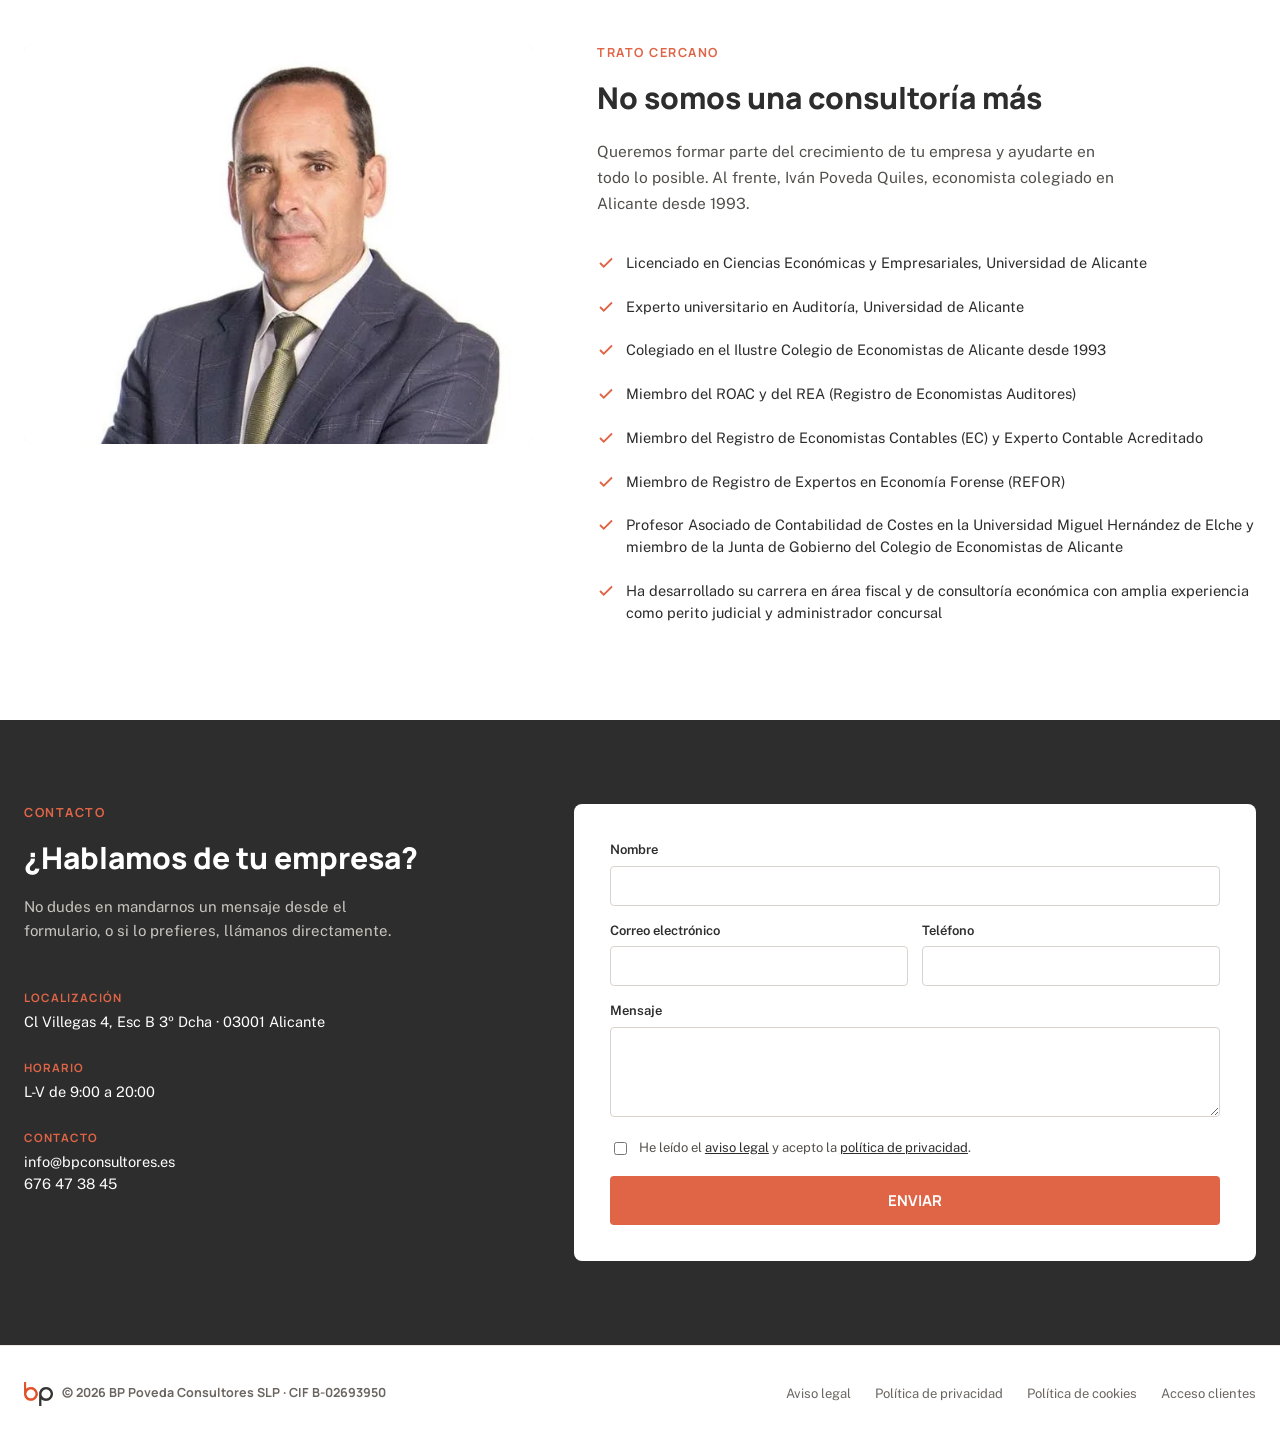
==== commit 12aecc3e: "Actualiza credenciales: nueva lista en Quien lleva tu caso y lista ampliada en Sobre nosotros" ====
--- a/index.html
+++ b/index.html
@@ -191,15 +191,27 @@
         <div class="credential-list">
           <div class="credential-item">
             <svg width="18" height="18" viewBox="0 0 24 24" fill="none" stroke="#DF6546" stroke-width="2.4"><path d="M4 12l5 5L20 6"/></svg>
+            <span>Licenciado en Ciencias Económicas y Empresariales, Universidad de Alicante</span>
+          </div>
+          <div class="credential-item">
+            <svg width="18" height="18" viewBox="0 0 24 24" fill="none" stroke="#DF6546" stroke-width="2.4"><path d="M4 12l5 5L20 6"/></svg>
+            <span>Experto universitario en Auditoría, Universidad de Alicante</span>
+          </div>
+          <div class="credential-item">
+            <svg width="18" height="18" viewBox="0 0 24 24" fill="none" stroke="#DF6546" stroke-width="2.4"><path d="M4 12l5 5L20 6"/></svg>
+            <span>Colegiado en el Ilustre Colegio de Economistas de Alicante desde 1993</span>
+          </div>
+          <div class="credential-item">
+            <svg width="18" height="18" viewBox="0 0 24 24" fill="none" stroke="#DF6546" stroke-width="2.4"><path d="M4 12l5 5L20 6"/></svg>
+            <span>Miembro del ROAC y del REA (Registro de Economistas Auditores)</span>
+          </div>
+          <div class="credential-item">
+            <svg width="18" height="18" viewBox="0 0 24 24" fill="none" stroke="#DF6546" stroke-width="2.4"><path d="M4 12l5 5L20 6"/></svg>
             <span>Miembro del Registro de Economistas Contables (EC) y Experto Contable Acreditado</span>
           </div>
           <div class="credential-item">
             <svg width="18" height="18" viewBox="0 0 24 24" fill="none" stroke="#DF6546" stroke-width="2.4"><path d="M4 12l5 5L20 6"/></svg>
             <span>Miembro de Registro de Expertos en Economía Forense (REFOR)</span>
-          </div>
-          <div class="credential-item">
-            <svg width="18" height="18" viewBox="0 0 24 24" fill="none" stroke="#DF6546" stroke-width="2.4"><path d="M4 12l5 5L20 6"/></svg>
-            <span>Miembro del Registro de Economistas Asesores Fiscales (REAF)</span>
           </div>
           <div class="credential-item">
             <svg width="18" height="18" viewBox="0 0 24 24" fill="none" stroke="#DF6546" stroke-width="2.4"><path d="M4 12l5 5L20 6"/></svg>
